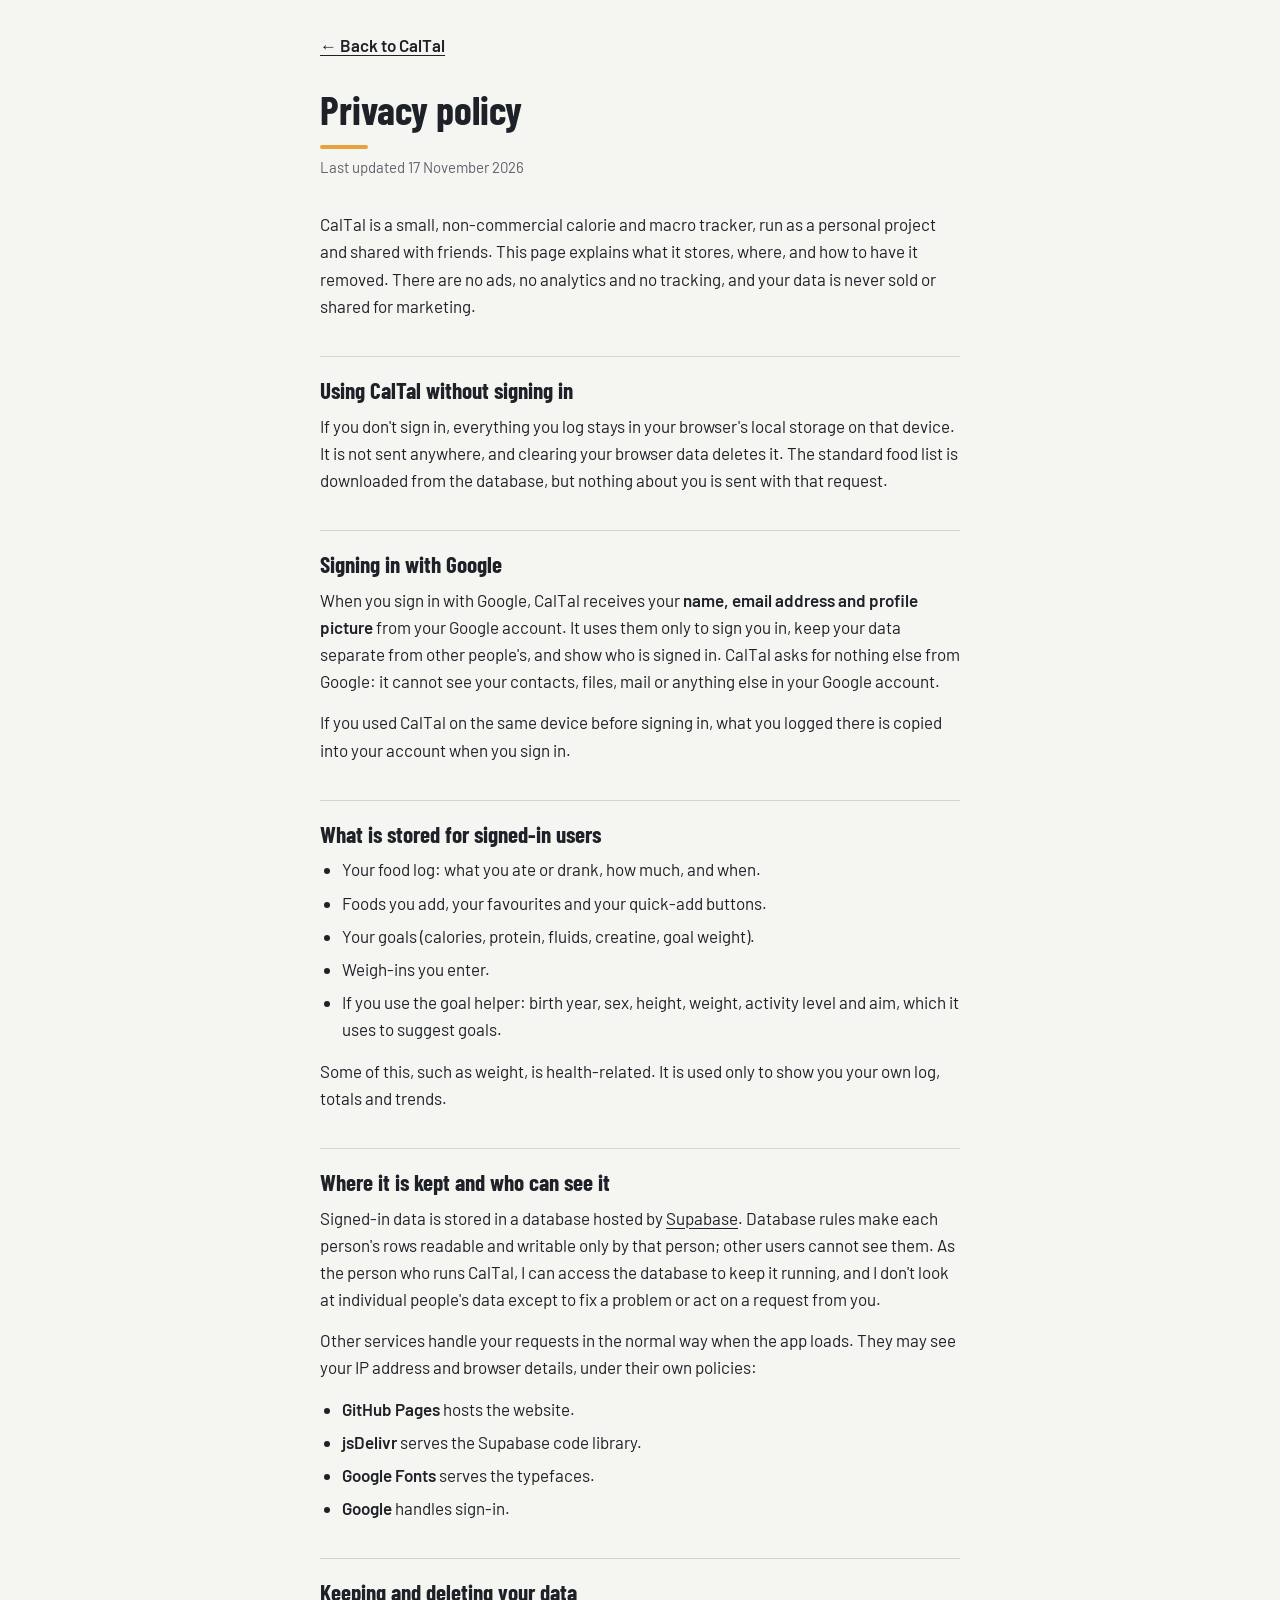
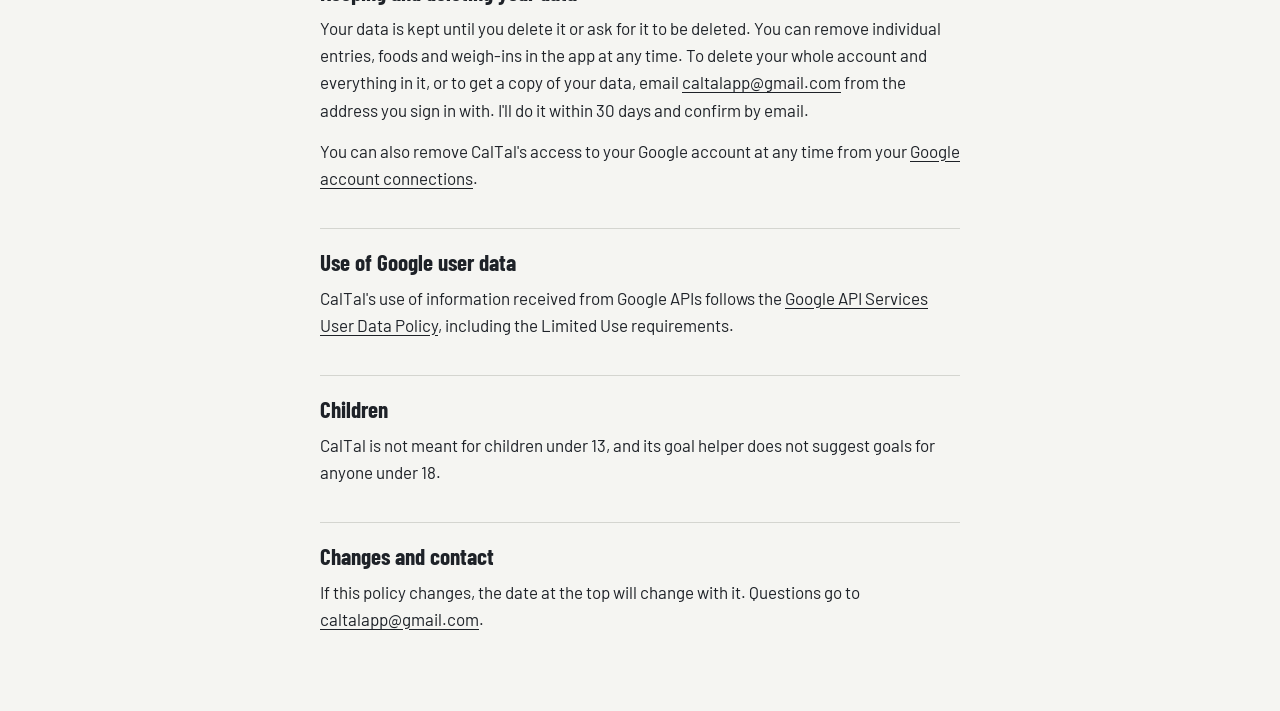
==== privacy.html @ c7045331 "Privacy policy page; old Apps Script retired - privacy.html: what CalTal stores, where, outside serv" ====
<!DOCTYPE html>
<html lang="en">
<head>
<meta charset="UTF-8">
<meta name="viewport" content="width=device-width, initial-scale=1.0">
<title>CalTal privacy policy</title>
<meta name="description" content="What CalTal stores, where, and how to have it deleted.">
<link rel="icon" type="image/png" href="[data-uri]">
<link rel="preconnect" href="https://fonts.googleapis.com">
<link rel="preconnect" href="https://fonts.gstatic.com" crossorigin>
<link rel="stylesheet" href="https://fonts.googleapis.com/css2?family=Barlow+Condensed:wght@600;700&family=Barlow:wght@400;600&display=swap">
<style>
  :root {
    color-scheme: light dark;
    --bg: #f5f5f2; --text: #1e2228; --text-dim: #5f646c; --border: #d4d5d0; --accent: #e8a23d; --link: #1e2228;
  }
  @media (prefers-color-scheme: dark) {
    :root { --bg: #15171b; --text: #e7e9ed; --text-dim: #9ea4ae; --border: #30343c; --link: #e8a23d; }
  }
  * { box-sizing: border-box; }
  body {
    margin: 0; background: var(--bg); color: var(--text);
    font: 400 17px/1.6 "Barlow", "Helvetica Neue", Arial, sans-serif;
    -webkit-text-size-adjust: 100%;
  }
  main { max-width: 680px; margin: 0 auto; padding: 32px 20px 64px; }
  .back { display: inline-block; margin-bottom: 28px; font-weight: 600; }
  h1 { font: 700 40px/1.1 "Barlow Condensed", "Arial Narrow", sans-serif; margin: 0 0 6px; }
  h1::after { content: ""; display: block; width: 48px; height: 4px; margin-top: 14px; background: var(--accent); border-radius: 2px; }
  .updated { color: var(--text-dim); margin: 0 0 32px; font-size: 15px; }
  h2 { font: 700 23px/1.2 "Barlow Condensed", "Arial Narrow", sans-serif; margin: 36px 0 8px; padding-top: 20px; border-top: 1px solid var(--border); }
  p, ul { margin: 0 0 14px; }
  ul { padding-left: 22px; }
  li { margin-bottom: 6px; }
  a { color: var(--link); text-underline-offset: 3px; }
  a:focus-visible { outline: 2px solid var(--accent); outline-offset: 2px; border-radius: 2px; }
  strong { font-weight: 600; }
</style>
</head>
<body>
<main>
  <a class="back" href="./">← Back to CalTal</a>
  <h1>Privacy policy</h1>
  <p class="updated">Last updated 17 November 2026</p>

  <p>CalTal is a small, non-commercial calorie and macro tracker, run as a personal project and shared with friends. This page explains what it stores, where, and how to have it removed. There are no ads, no analytics and no tracking, and your data is never sold or shared for marketing.</p>

  <h2>Using CalTal without signing in</h2>
  <p>If you don't sign in, everything you log stays in your browser's local storage on that device. It is not sent anywhere, and clearing your browser data deletes it. The standard food list is downloaded from the database, but nothing about you is sent with that request.</p>

  <h2>Signing in with Google</h2>
  <p>When you sign in with Google, CalTal receives your <strong>name, email address and profile picture</strong> from your Google account. It uses them only to sign you in, keep your data separate from other people's, and show who is signed in. CalTal asks for nothing else from Google: it cannot see your contacts, files, mail or anything else in your Google account.</p>
  <p>If you used CalTal on the same device before signing in, what you logged there is copied into your account when you sign in.</p>

  <h2>What is stored for signed-in users</h2>
  <ul>
    <li>Your food log: what you ate or drank, how much, and when.</li>
    <li>Foods you add, your favourites and your quick-add buttons.</li>
    <li>Your goals (calories, protein, fluids, creatine, goal weight).</li>
    <li>Weigh-ins you enter.</li>
    <li>If you use the goal helper: birth year, sex, height, weight, activity level and aim, which it uses to suggest goals.</li>
  </ul>
  <p>Some of this, such as weight, is health-related. It is used only to show you your own log, totals and trends.</p>

  <h2>Where it is kept and who can see it</h2>
  <p>Signed-in data is stored in a database hosted by <a href="https://supabase.com/privacy">Supabase</a>. Database rules make each person's rows readable and writable only by that person; other users cannot see them. As the person who runs CalTal, I can access the database to keep it running, and I don't look at individual people's data except to fix a problem or act on a request from you.</p>
  <p>Other services handle your requests in the normal way when the app loads. They may see your IP address and browser details, under their own policies:</p>
  <ul>
    <li><strong>GitHub Pages</strong> hosts the website.</li>
    <li><strong>jsDelivr</strong> serves the Supabase code library.</li>
    <li><strong>Google Fonts</strong> serves the typefaces.</li>
    <li><strong>Google</strong> handles sign-in.</li>
  </ul>

  <h2>Keeping and deleting your data</h2>
  <p>Your data is kept until you delete it or ask for it to be deleted. You can remove individual entries, foods and weigh-ins in the app at any time. To delete your whole account and everything in it, or to get a copy of your data, email <a href="mailto:caltalapp@gmail.com">caltalapp@gmail.com</a> from the address you sign in with. I'll do it within 30 days and confirm by email.</p>
  <p>You can also remove CalTal's access to your Google account at any time from your <a href="https://myaccount.google.com/connections">Google account connections</a>.</p>

  <h2>Use of Google user data</h2>
  <p>CalTal's use of information received from Google APIs follows the <a href="https://developers.google.com/terms/api-services-user-data-policy">Google API Services User Data Policy</a>, including the Limited Use requirements.</p>

  <h2>Children</h2>
  <p>CalTal is not meant for children under 13, and its goal helper does not suggest goals for anyone under 18.</p>

  <h2>Changes and contact</h2>
  <p>If this policy changes, the date at the top will change with it. Questions go to <a href="mailto:caltalapp@gmail.com">caltalapp@gmail.com</a>.</p>
</main>
</body>
</html>
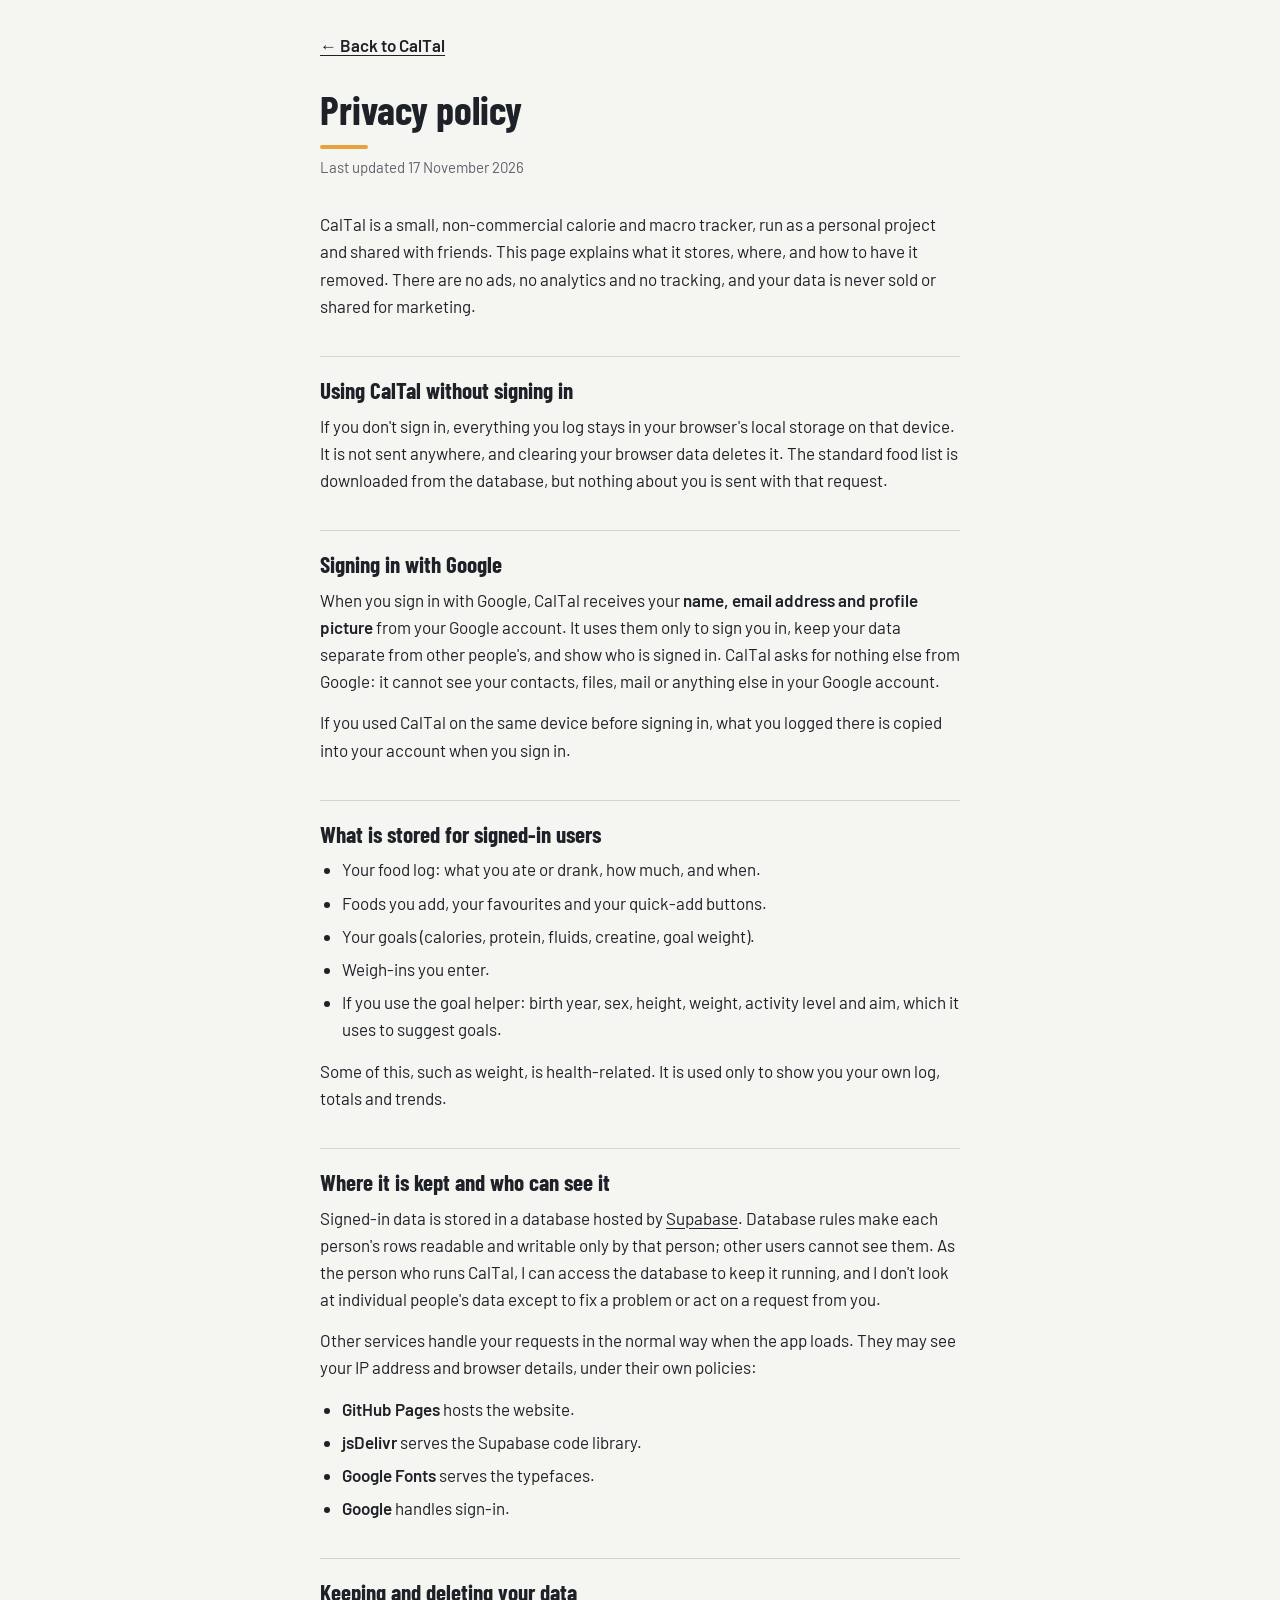
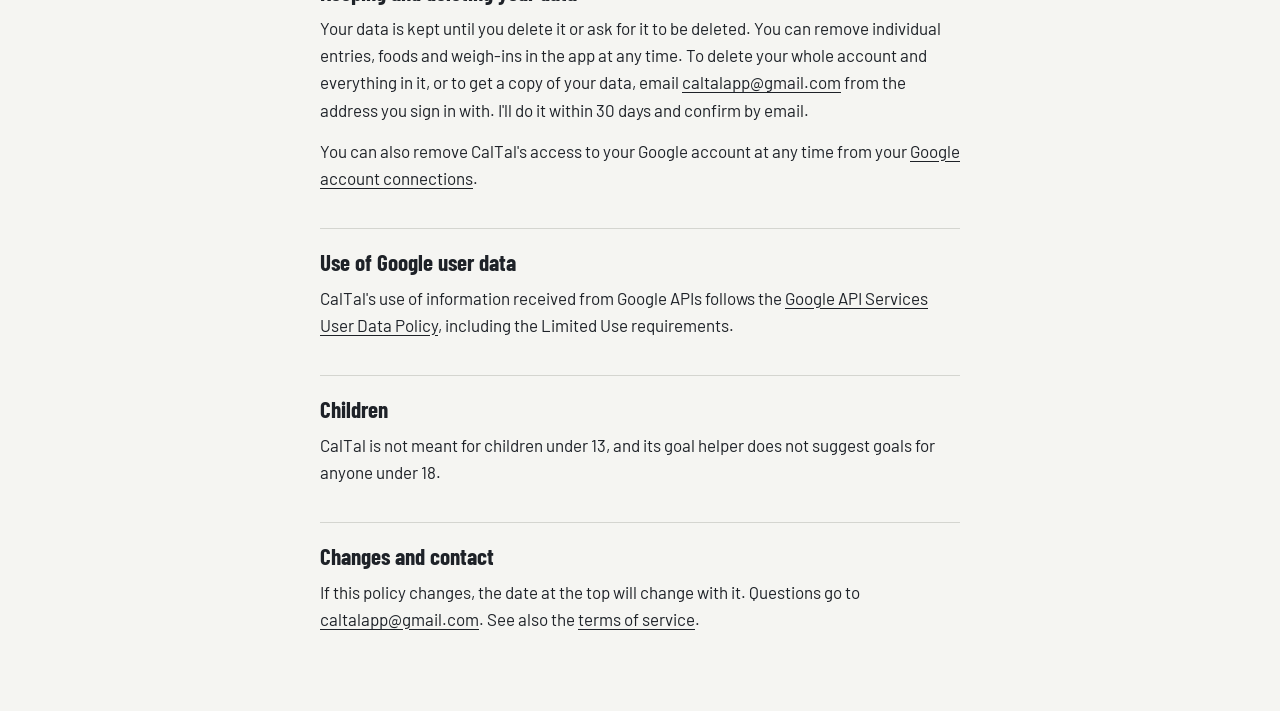
==== commit a9b0e5f0: "Terms of service page, linked beside the privacy policy terms.html for the Google consent screen: no" ====
--- a/privacy.html
+++ b/privacy.html
@@ -83,7 +83,7 @@
   <p>CalTal is not meant for children under 13, and its goal helper does not suggest goals for anyone under 18.</p>
 
   <h2>Changes and contact</h2>
-  <p>If this policy changes, the date at the top will change with it. Questions go to <a href="mailto:caltalapp@gmail.com">caltalapp@gmail.com</a>.</p>
+  <p>If this policy changes, the date at the top will change with it. Questions go to <a href="mailto:caltalapp@gmail.com">caltalapp@gmail.com</a>. See also the <a href="terms.html">terms of service</a>.</p>
 </main>
 </body>
 </html>
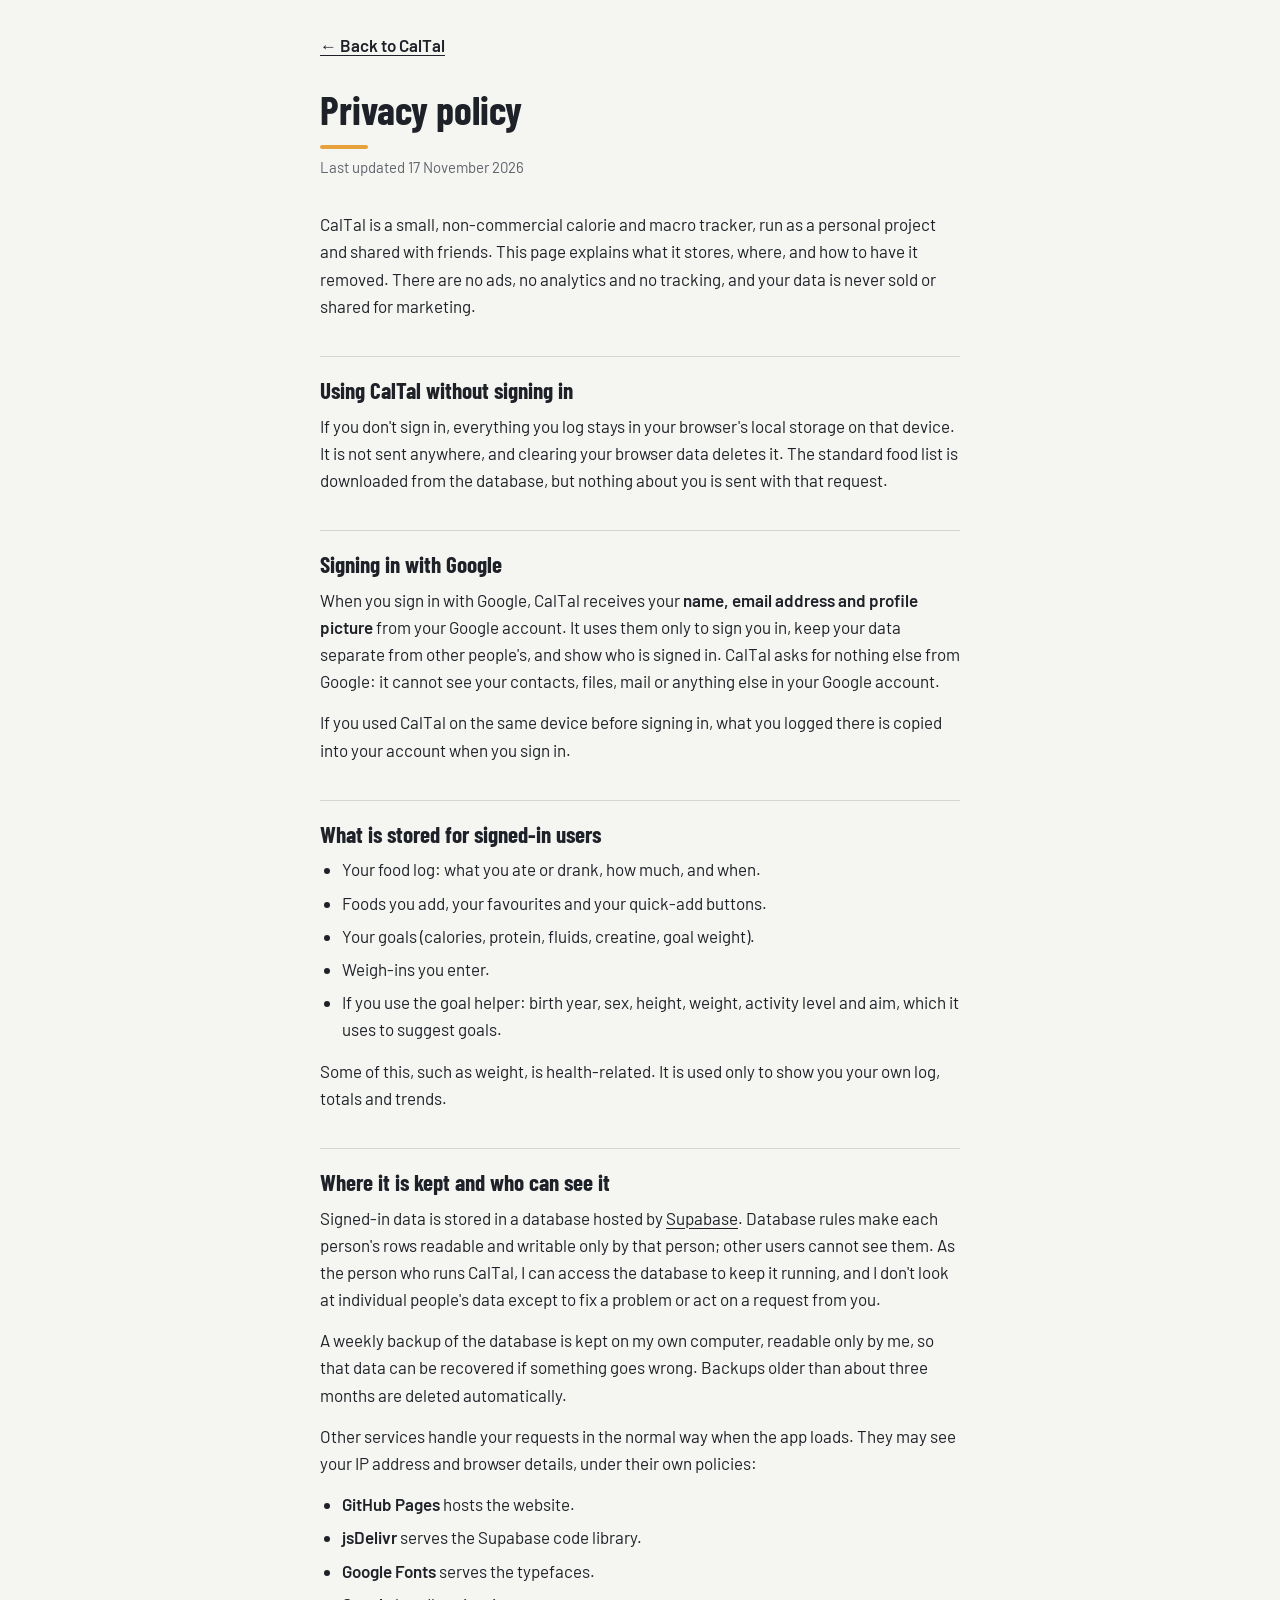
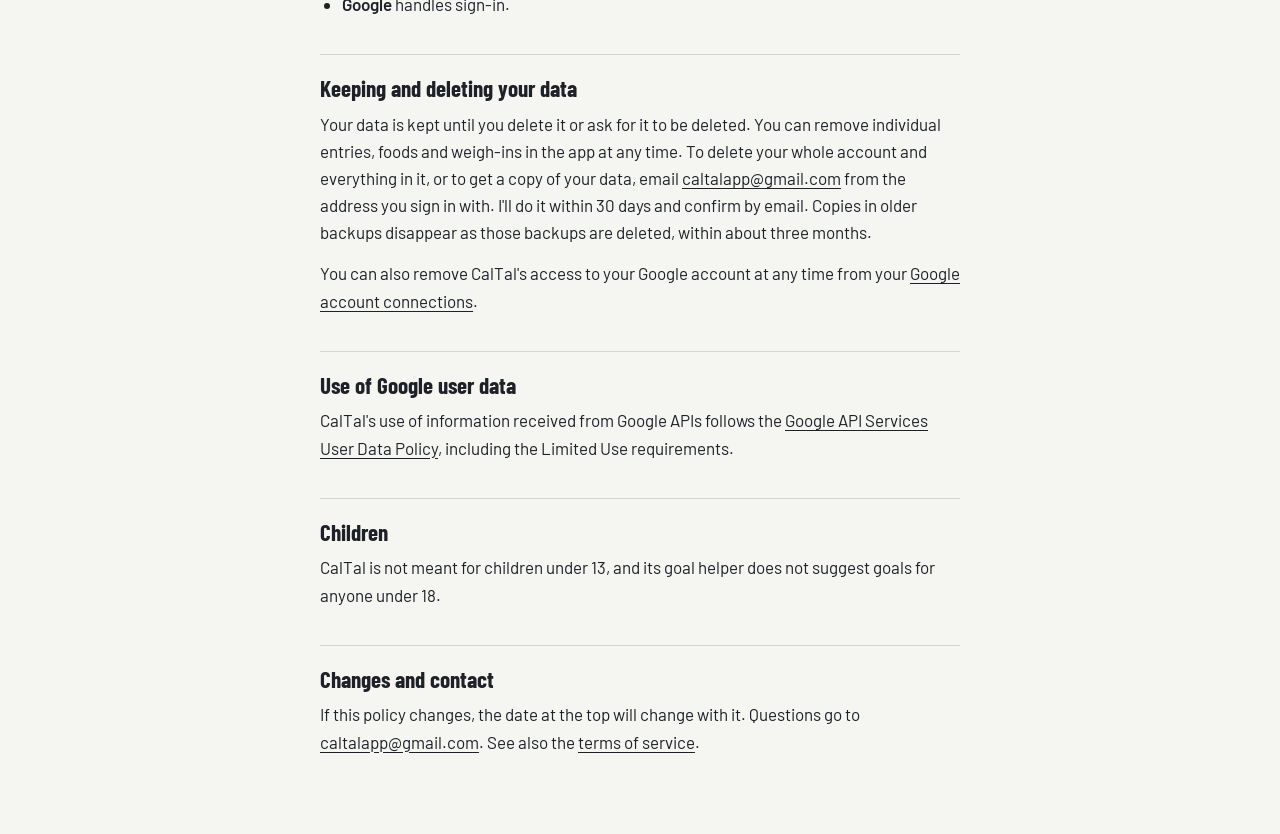
==== commit 5d35f8c7: "Backups: weekly JSON dump of every table, and a restore script - scripts/backup.py saves every table" ====
--- a/privacy.html
+++ b/privacy.html
@@ -64,6 +64,7 @@
 
   <h2>Where it is kept and who can see it</h2>
   <p>Signed-in data is stored in a database hosted by <a href="https://supabase.com/privacy">Supabase</a>. Database rules make each person's rows readable and writable only by that person; other users cannot see them. As the person who runs CalTal, I can access the database to keep it running, and I don't look at individual people's data except to fix a problem or act on a request from you.</p>
+  <p>A weekly backup of the database is kept on my own computer, readable only by me, so that data can be recovered if something goes wrong. Backups older than about three months are deleted automatically.</p>
   <p>Other services handle your requests in the normal way when the app loads. They may see your IP address and browser details, under their own policies:</p>
   <ul>
     <li><strong>GitHub Pages</strong> hosts the website.</li>
@@ -73,7 +74,7 @@
   </ul>
 
   <h2>Keeping and deleting your data</h2>
-  <p>Your data is kept until you delete it or ask for it to be deleted. You can remove individual entries, foods and weigh-ins in the app at any time. To delete your whole account and everything in it, or to get a copy of your data, email <a href="mailto:caltalapp@gmail.com">caltalapp@gmail.com</a> from the address you sign in with. I'll do it within 30 days and confirm by email.</p>
+  <p>Your data is kept until you delete it or ask for it to be deleted. You can remove individual entries, foods and weigh-ins in the app at any time. To delete your whole account and everything in it, or to get a copy of your data, email <a href="mailto:caltalapp@gmail.com">caltalapp@gmail.com</a> from the address you sign in with. I'll do it within 30 days and confirm by email. Copies in older backups disappear as those backups are deleted, within about three months.</p>
   <p>You can also remove CalTal's access to your Google account at any time from your <a href="https://myaccount.google.com/connections">Google account connections</a>.</p>
 
   <h2>Use of Google user data</h2>
